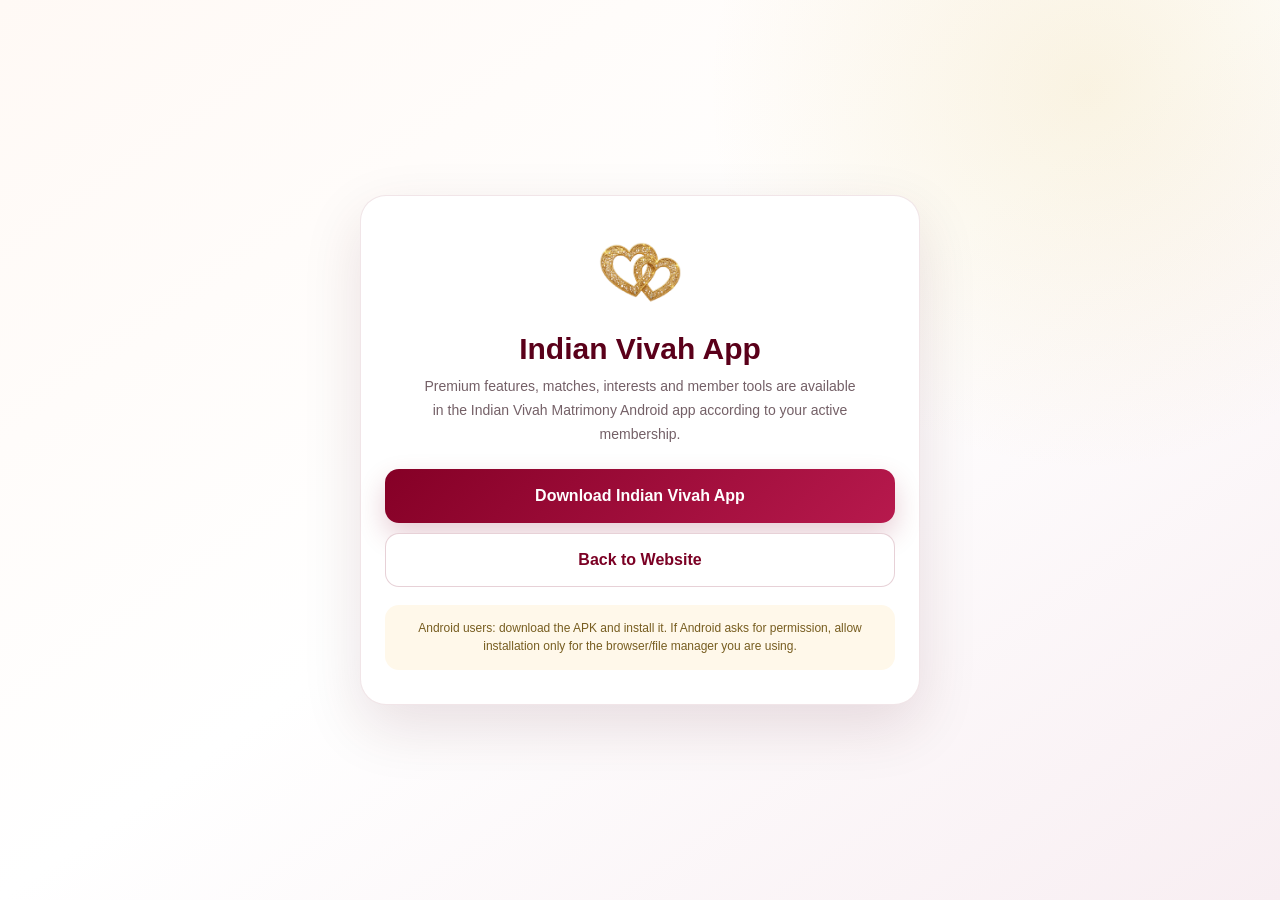
==== app-download.html @ ce2f64a6 "Add files via upload" ====
<!doctype html>
<html lang="en">
<head>
  <meta charset="utf-8">
  <meta name="viewport" content="width=device-width,initial-scale=1">
  <title>Indian Vivah App</title>
  <meta name="description" content="Open or download the Indian Vivah Matrimony Android app for premium member features.">
  <style>
    *{box-sizing:border-box}
    body{
      margin:0;
      min-height:100vh;
      font-family:Arial,Helvetica,sans-serif;
      background:
        radial-gradient(circle at 85% 10%,rgba(221,181,76,.16),transparent 28%),
        linear-gradient(145deg,#fff9f5,#fff,#f8eef2);
      color:#3b252d;
      display:grid;
      place-items:center;
      padding:22px;
    }
    .card{
      width:min(560px,100%);
      padding:34px 24px;
      border:1px solid rgba(116,0,32,.10);
      border-radius:26px;
      background:#fff;
      box-shadow:0 22px 60px rgba(77,0,23,.12);
      text-align:center;
    }
    .logo{
      width:84px;height:84px;
      object-fit:contain;
      border-radius:20px;
      margin-bottom:14px;
    }
    h1{
      margin:0 0 10px;
      color:#5a001a;
      font-size:30px;
      line-height:1.1;
    }
    p{
      margin:0 auto 22px;
      max-width:440px;
      color:#746067;
      line-height:1.7;
      font-size:14px;
    }
    .btn{
      display:flex;
      align-items:center;
      justify-content:center;
      min-height:54px;
      width:100%;
      border-radius:14px;
      text-decoration:none;
      font-weight:800;
      margin:10px 0;
    }
    .primary{
      background:linear-gradient(135deg,#850026,#b7194d);
      color:#fff;
      box-shadow:0 12px 28px rgba(133,0,38,.20);
    }
    .secondary{
      background:#fff;
      color:#7b0024;
      border:1px solid rgba(123,0,36,.18);
    }
    .note{
      margin-top:18px;
      padding:14px;
      border-radius:14px;
      background:#fff8ea;
      color:#775d20;
      font-size:12px;
      line-height:1.55;
    }
  </style>
</head>
<body>
  <main class="card">
    <img src="images/logo.jpg" alt="Indian Vivah Matrimony" class="logo">
    <h1>Indian Vivah App</h1>
    <p>
      Premium features, matches, interests and member tools are available in the
      Indian Vivah Matrimony Android app according to your active membership.
    </p>

    <a class="btn primary" href="indian-vivah.apk" download>
      Download Indian Vivah App
    </a>

    <a class="btn secondary" href="index.html">
      Back to Website
    </a>

    <div class="note">
      Android users: download the APK and install it. If Android asks for permission,
      allow installation only for the browser/file manager you are using.
    </div>
  </main>
</body>
</html>
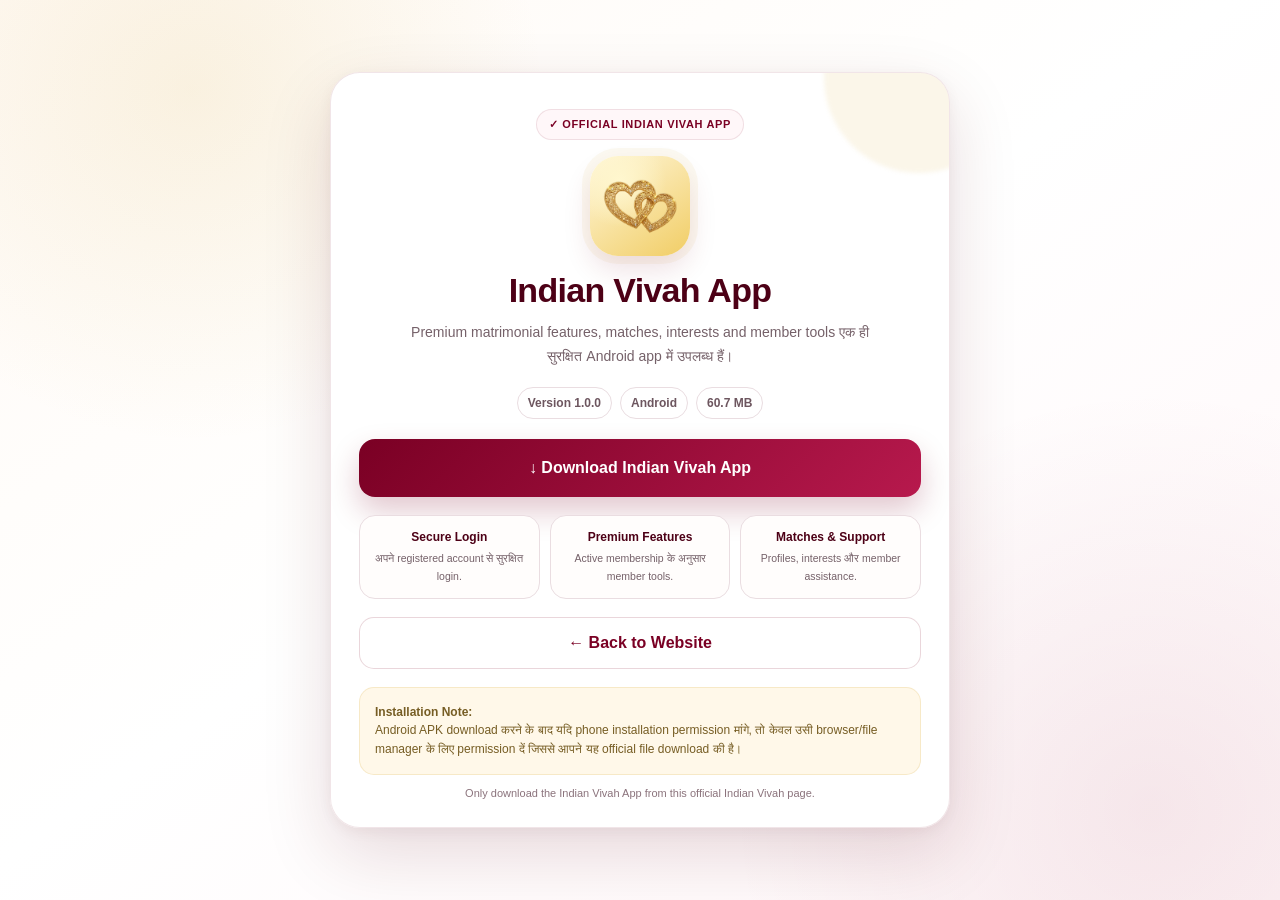
==== commit 7ff3d35c: "Add files via upload" ====
--- a/app-download.html
+++ b/app-download.html
@@ -3,103 +3,249 @@
 <head>
   <meta charset="utf-8">
   <meta name="viewport" content="width=device-width,initial-scale=1">
-  <title>Indian Vivah App</title>
-  <meta name="description" content="Open or download the Indian Vivah Matrimony Android app for premium member features.">
+  <title>Indian Vivah App | Official Download</title>
+  <meta name="description" content="Official download page for the Indian Vivah Matrimony Android app.">
   <style>
     *{box-sizing:border-box}
-    body{
+    :root{
+      --wine:#7a0024;
+      --wine-dark:#4d0016;
+      --rose:#b7194d;
+      --gold:#d8b24f;
+      --gold-soft:#f2dc8c;
+      --cream:#fffaf5;
+      --ink:#2e2026;
+      --muted:#756169;
+      --line:#eadde1;
+    }
+    html,body{
       margin:0;
-      min-height:100vh;
+      min-height:100%;
       font-family:Arial,Helvetica,sans-serif;
       background:
-        radial-gradient(circle at 85% 10%,rgba(221,181,76,.16),transparent 28%),
-        linear-gradient(145deg,#fff9f5,#fff,#f8eef2);
-      color:#3b252d;
+        radial-gradient(circle at 15% 10%,rgba(216,178,79,.14),transparent 26%),
+        radial-gradient(circle at 90% 90%,rgba(122,0,36,.07),transparent 30%),
+        linear-gradient(145deg,#fffaf5,#ffffff 48%,#fff6f8);
+      color:var(--ink);
+    }
+    body{
+      min-height:100vh;
       display:grid;
       place-items:center;
-      padding:22px;
-    }
+      padding:24px;
+    }
+    .shell{width:min(620px,100%)}
     .card{
-      width:min(560px,100%);
-      padding:34px 24px;
-      border:1px solid rgba(116,0,32,.10);
-      border-radius:26px;
+      position:relative;
+      overflow:hidden;
+      padding:36px 28px 28px;
+      border:1px solid rgba(122,0,36,.10);
+      border-radius:30px;
+      background:rgba(255,255,255,.96);
+      box-shadow:0 26px 70px rgba(82,0,23,.14),0 4px 14px rgba(82,0,23,.05);
+      text-align:center;
+    }
+    .card::before{
+      content:"";
+      position:absolute;
+      width:190px;height:190px;
+      top:-90px;right:-65px;
+      border-radius:50%;
+      background:rgba(216,178,79,.12);
+      filter:blur(2px);
+    }
+    .official{
+      position:relative;
+      display:inline-flex;
+      align-items:center;
+      gap:7px;
+      padding:8px 12px;
+      margin-bottom:16px;
+      border:1px solid rgba(122,0,36,.10);
+      border-radius:999px;
+      background:#fff7f9;
+      color:var(--wine);
+      font-size:11px;
+      font-weight:900;
+      letter-spacing:.65px;
+      text-transform:uppercase;
+    }
+    .logo-wrap{
+      position:relative;
+      width:100px;height:100px;
+      margin:0 auto 16px;
+      display:grid;
+      place-items:center;
+      border-radius:28px;
+      background:radial-gradient(circle at 30% 25%,#fff7cf,transparent 45%),linear-gradient(145deg,#fff7db,#f1cd65);
+      box-shadow:0 14px 28px rgba(122,0,36,.12),0 0 0 8px rgba(216,178,79,.08);
+    }
+    .logo-wrap img{
+      width:76px;height:76px;
+      object-fit:contain;
+      border-radius:18px;
+    }
+    h1{
+      margin:0;
+      color:var(--wine-dark);
+      font-size:34px;
+      line-height:1.08;
+      letter-spacing:-.7px;
+    }
+    .sub{
+      max-width:470px;
+      margin:12px auto 18px;
+      color:var(--muted);
+      font-size:14px;
+      line-height:1.7;
+    }
+    .meta{
+      display:flex;
+      justify-content:center;
+      flex-wrap:wrap;
+      gap:8px;
+      margin-bottom:20px;
+    }
+    .meta span{
+      padding:8px 10px;
+      border:1px solid var(--line);
+      border-radius:999px;
       background:#fff;
-      box-shadow:0 22px 60px rgba(77,0,23,.12);
-      text-align:center;
-    }
-    .logo{
-      width:84px;height:84px;
-      object-fit:contain;
-      border-radius:20px;
-      margin-bottom:14px;
-    }
-    h1{
-      margin:0 0 10px;
-      color:#5a001a;
-      font-size:30px;
-      line-height:1.1;
-    }
-    p{
-      margin:0 auto 22px;
-      max-width:440px;
-      color:#746067;
-      line-height:1.7;
-      font-size:14px;
-    }
-    .btn{
+      color:#6d565f;
+      font-size:12px;
+      font-weight:700;
+    }
+    .download{
       display:flex;
       align-items:center;
       justify-content:center;
-      min-height:54px;
+      gap:10px;
       width:100%;
-      border-radius:14px;
+      min-height:58px;
+      padding:0 18px;
+      border-radius:16px;
       text-decoration:none;
-      font-weight:800;
-      margin:10px 0;
-    }
-    .primary{
-      background:linear-gradient(135deg,#850026,#b7194d);
+      background:linear-gradient(135deg,var(--wine),var(--rose));
       color:#fff;
-      box-shadow:0 12px 28px rgba(133,0,38,.20);
-    }
-    .secondary{
+      font-size:16px;
+      font-weight:900;
+      box-shadow:0 14px 30px rgba(122,0,36,.22);
+      transition:transform .2s ease,box-shadow .2s ease;
+    }
+    .download:hover{
+      transform:translateY(-2px);
+      box-shadow:0 18px 36px rgba(122,0,36,.27);
+    }
+    .benefits{
+      display:grid;
+      grid-template-columns:repeat(3,1fr);
+      gap:10px;
+      margin:18px 0;
+    }
+    .benefit{
+      padding:14px 10px;
+      border:1px solid var(--line);
+      border-radius:16px;
+      background:#fffdfc;
+    }
+    .benefit b{
+      display:block;
+      margin-bottom:4px;
+      color:var(--wine-dark);
+      font-size:12px;
+    }
+    .benefit span{
+      color:var(--muted);
+      font-size:10.5px;
+      line-height:1.35;
+    }
+    .back{
+      display:flex;
+      align-items:center;
+      justify-content:center;
+      width:100%;
+      min-height:52px;
+      margin-top:8px;
+      border:1px solid rgba(122,0,36,.16);
+      border-radius:15px;
+      color:var(--wine);
       background:#fff;
-      color:#7b0024;
-      border:1px solid rgba(123,0,36,.18);
+      text-decoration:none;
+      font-weight:850;
     }
     .note{
       margin-top:18px;
-      padding:14px;
-      border-radius:14px;
-      background:#fff8ea;
-      color:#775d20;
+      padding:15px;
+      border-radius:15px;
+      background:#fff8e9;
+      border:1px solid rgba(216,178,79,.22);
+      color:#765d24;
       font-size:12px;
       line-height:1.55;
+      text-align:left;
+    }
+    .official-line{
+      margin-top:12px;
+      color:#8b737c;
+      font-size:11px;
+      text-align:center;
+    }
+    @media(max-width:560px){
+      body{padding:14px}
+      .card{padding:28px 18px 22px;border-radius:24px}
+      h1{font-size:29px}
+      .benefits{grid-template-columns:1fr}
+      .benefit{text-align:left;padding:13px 14px}
+      .logo-wrap{width:90px;height:90px;border-radius:24px}
+      .logo-wrap img{width:68px;height:68px}
     }
   </style>
 </head>
 <body>
-  <main class="card">
-    <img src="images/logo.jpg" alt="Indian Vivah Matrimony" class="logo">
-    <h1>Indian Vivah App</h1>
-    <p>
-      Premium features, matches, interests and member tools are available in the
-      Indian Vivah Matrimony Android app according to your active membership.
-    </p>
-
-    <a class="btn primary" href="indian-vivah.apk" download>
-      Download Indian Vivah App
-    </a>
-
-    <a class="btn secondary" href="index.html">
-      Back to Website
-    </a>
-
-    <div class="note">
-      Android users: download the APK and install it. If Android asks for permission,
-      allow installation only for the browser/file manager you are using.
-    </div>
+  <main class="shell">
+    <section class="card">
+      <div class="official">✓ Official Indian Vivah App</div>
+      <div class="logo-wrap">
+        <img src="images/logo.jpg" alt="Indian Vivah Matrimony">
+      </div>
+      <h1>Indian Vivah App</h1>
+      <p class="sub">
+        Premium matrimonial features, matches, interests and member tools
+        एक ही सुरक्षित Android app में उपलब्ध हैं।
+      </p>
+      <div class="meta">
+        <span>Version 1.0.0</span>
+        <span>Android</span>
+        <span>60.7 MB</span>
+      </div>
+      <a class="download"
+         href="https://github.com/IndianVivahco/indianvivah/releases/download/v1.0.0/indian-vivah.apk">
+        ↓ Download Indian Vivah App
+      </a>
+      <div class="benefits">
+        <div class="benefit">
+          <b>Secure Login</b>
+          <span>अपने registered account से सुरक्षित login.</span>
+        </div>
+        <div class="benefit">
+          <b>Premium Features</b>
+          <span>Active membership के अनुसार member tools.</span>
+        </div>
+        <div class="benefit">
+          <b>Matches & Support</b>
+          <span>Profiles, interests और member assistance.</span>
+        </div>
+      </div>
+      <a class="back" href="index.html">← Back to Website</a>
+      <div class="note">
+        <strong>Installation Note:</strong><br>
+        Android APK download करने के बाद यदि phone installation permission मांगे,
+        तो केवल उसी browser/file manager के लिए permission दें जिससे आपने यह official file download की है।
+      </div>
+      <div class="official-line">
+        Only download the Indian Vivah App from this official Indian Vivah page.
+      </div>
+    </section>
   </main>
 </body>
 </html>
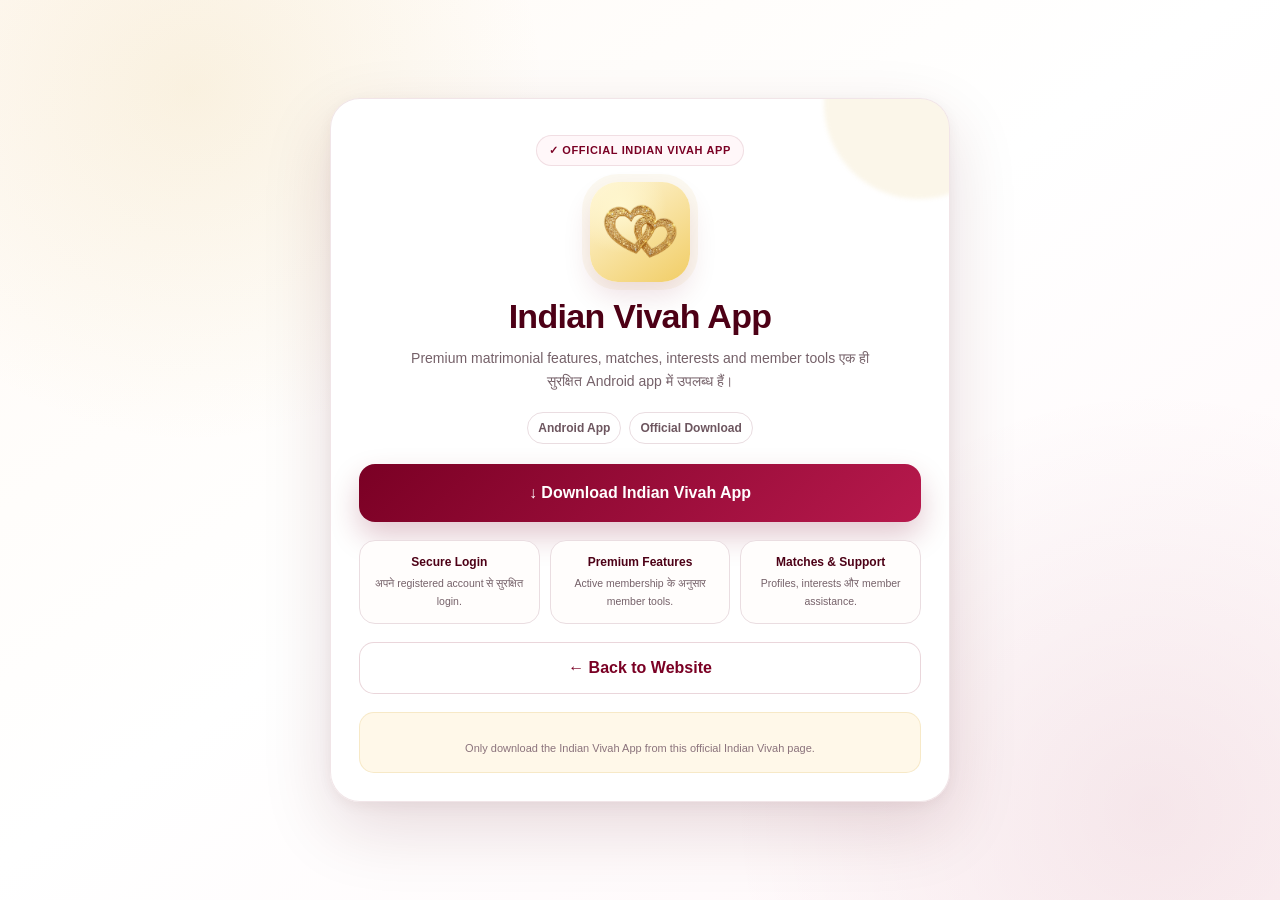
==== commit e6931902: "Add files via upload" ====
--- a/app-download.html
+++ b/app-download.html
@@ -213,11 +213,10 @@
         Premium matrimonial features, matches, interests and member tools
         एक ही सुरक्षित Android app में उपलब्ध हैं।
       </p>
-      <div class="meta">
-        <span>Version 1.0.0</span>
-        <span>Android</span>
-        <span>60.7 MB</span>
-      </div>
+     <div class="meta">
+  <span>Android App</span>
+  <span>Official Download</span>
+</div>
       <a class="download"
          href="https://github.com/IndianVivahco/indianvivah/releases/download/v1.0.0/indian-vivah.apk">
         ↓ Download Indian Vivah App
@@ -238,10 +237,7 @@
       </div>
       <a class="back" href="index.html">← Back to Website</a>
       <div class="note">
-        <strong>Installation Note:</strong><br>
-        Android APK download करने के बाद यदि phone installation permission मांगे,
-        तो केवल उसी browser/file manager के लिए permission दें जिससे आपने यह official file download की है।
-      </div>
+       
       <div class="official-line">
         Only download the Indian Vivah App from this official Indian Vivah page.
       </div>
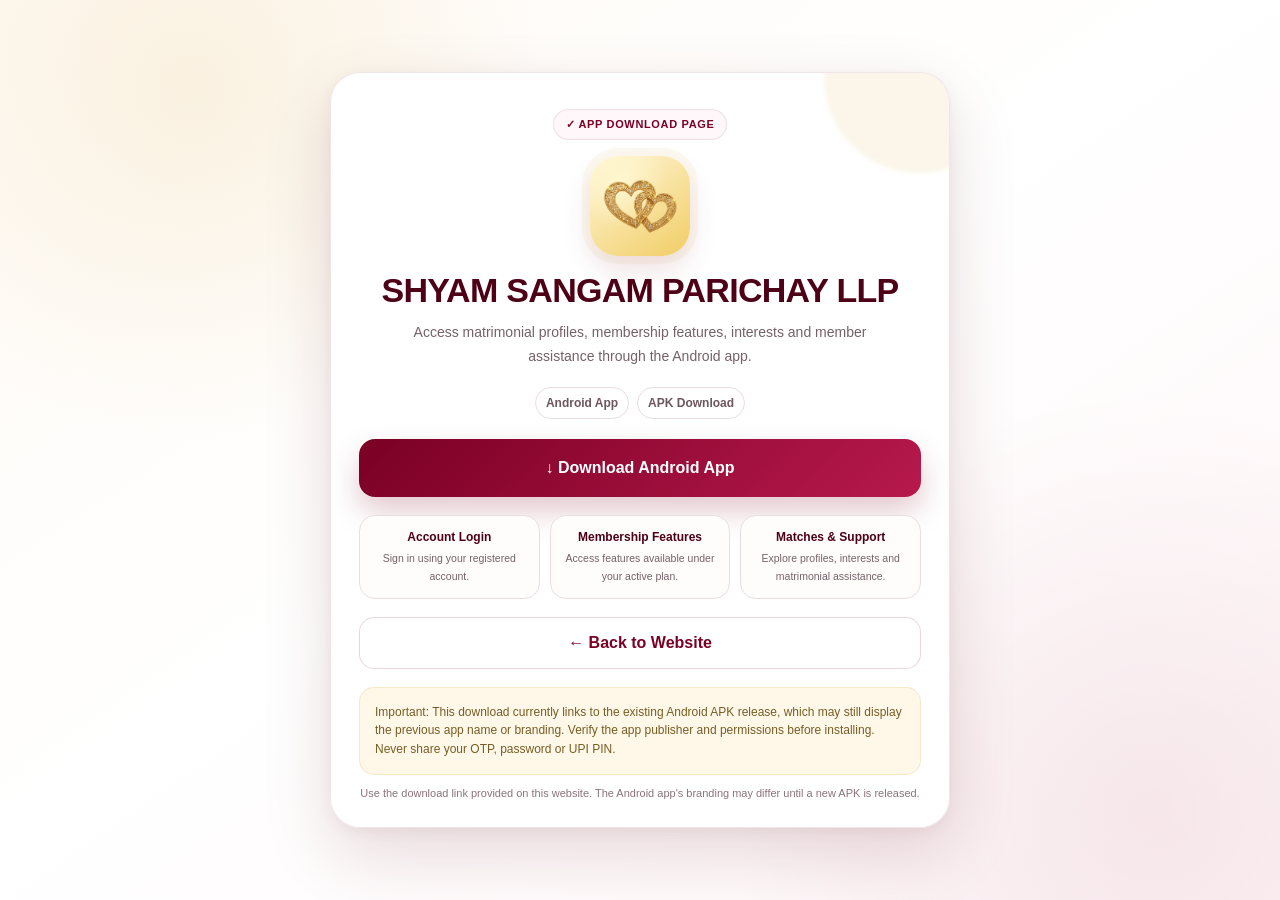
==== commit d4a7ede3: "Update app-download.html" ====
--- a/app-download.html
+++ b/app-download.html
@@ -3,244 +3,57 @@
 <head>
   <meta charset="utf-8">
   <meta name="viewport" content="width=device-width,initial-scale=1">
-  <title>Indian Vivah App | Official Download</title>
-  <meta name="description" content="Official download page for the Indian Vivah Matrimony Android app.">
+  <title>SHYAM SANGAM PARICHAY LLP | Android App Download</title>
+  <meta name="description" content="Download the matrimonial Android app linked from SHYAM SANGAM PARICHAY LLP's website.">
   <style>
     *{box-sizing:border-box}
-    :root{
-      --wine:#7a0024;
-      --wine-dark:#4d0016;
-      --rose:#b7194d;
-      --gold:#d8b24f;
-      --gold-soft:#f2dc8c;
-      --cream:#fffaf5;
-      --ink:#2e2026;
-      --muted:#756169;
-      --line:#eadde1;
-    }
-    html,body{
-      margin:0;
-      min-height:100%;
-      font-family:Arial,Helvetica,sans-serif;
-      background:
-        radial-gradient(circle at 15% 10%,rgba(216,178,79,.14),transparent 26%),
-        radial-gradient(circle at 90% 90%,rgba(122,0,36,.07),transparent 30%),
-        linear-gradient(145deg,#fffaf5,#ffffff 48%,#fff6f8);
-      color:var(--ink);
-    }
-    body{
-      min-height:100vh;
-      display:grid;
-      place-items:center;
-      padding:24px;
-    }
+    :root{--wine:#7a0024;--wine-dark:#4d0016;--rose:#b7194d;--gold:#d8b24f;--gold-soft:#f2dc8c;--cream:#fffaf5;--ink:#2e2026;--muted:#756169;--line:#eadde1}
+    html,body{margin:0;min-height:100%;font-family:Arial,Helvetica,sans-serif;background:radial-gradient(circle at 15% 10%,rgba(216,178,79,.14),transparent 26%),radial-gradient(circle at 90% 90%,rgba(122,0,36,.07),transparent 30%),linear-gradient(145deg,#fffaf5,#ffffff 48%,#fff6f8);color:var(--ink)}
+    body{min-height:100vh;display:grid;place-items:center;padding:24px}
     .shell{width:min(620px,100%)}
-    .card{
-      position:relative;
-      overflow:hidden;
-      padding:36px 28px 28px;
-      border:1px solid rgba(122,0,36,.10);
-      border-radius:30px;
-      background:rgba(255,255,255,.96);
-      box-shadow:0 26px 70px rgba(82,0,23,.14),0 4px 14px rgba(82,0,23,.05);
-      text-align:center;
-    }
-    .card::before{
-      content:"";
-      position:absolute;
-      width:190px;height:190px;
-      top:-90px;right:-65px;
-      border-radius:50%;
-      background:rgba(216,178,79,.12);
-      filter:blur(2px);
-    }
-    .official{
-      position:relative;
-      display:inline-flex;
-      align-items:center;
-      gap:7px;
-      padding:8px 12px;
-      margin-bottom:16px;
-      border:1px solid rgba(122,0,36,.10);
-      border-radius:999px;
-      background:#fff7f9;
-      color:var(--wine);
-      font-size:11px;
-      font-weight:900;
-      letter-spacing:.65px;
-      text-transform:uppercase;
-    }
-    .logo-wrap{
-      position:relative;
-      width:100px;height:100px;
-      margin:0 auto 16px;
-      display:grid;
-      place-items:center;
-      border-radius:28px;
-      background:radial-gradient(circle at 30% 25%,#fff7cf,transparent 45%),linear-gradient(145deg,#fff7db,#f1cd65);
-      box-shadow:0 14px 28px rgba(122,0,36,.12),0 0 0 8px rgba(216,178,79,.08);
-    }
-    .logo-wrap img{
-      width:76px;height:76px;
-      object-fit:contain;
-      border-radius:18px;
-    }
-    h1{
-      margin:0;
-      color:var(--wine-dark);
-      font-size:34px;
-      line-height:1.08;
-      letter-spacing:-.7px;
-    }
-    .sub{
-      max-width:470px;
-      margin:12px auto 18px;
-      color:var(--muted);
-      font-size:14px;
-      line-height:1.7;
-    }
-    .meta{
-      display:flex;
-      justify-content:center;
-      flex-wrap:wrap;
-      gap:8px;
-      margin-bottom:20px;
-    }
-    .meta span{
-      padding:8px 10px;
-      border:1px solid var(--line);
-      border-radius:999px;
-      background:#fff;
-      color:#6d565f;
-      font-size:12px;
-      font-weight:700;
-    }
-    .download{
-      display:flex;
-      align-items:center;
-      justify-content:center;
-      gap:10px;
-      width:100%;
-      min-height:58px;
-      padding:0 18px;
-      border-radius:16px;
-      text-decoration:none;
-      background:linear-gradient(135deg,var(--wine),var(--rose));
-      color:#fff;
-      font-size:16px;
-      font-weight:900;
-      box-shadow:0 14px 30px rgba(122,0,36,.22);
-      transition:transform .2s ease,box-shadow .2s ease;
-    }
-    .download:hover{
-      transform:translateY(-2px);
-      box-shadow:0 18px 36px rgba(122,0,36,.27);
-    }
-    .benefits{
-      display:grid;
-      grid-template-columns:repeat(3,1fr);
-      gap:10px;
-      margin:18px 0;
-    }
-    .benefit{
-      padding:14px 10px;
-      border:1px solid var(--line);
-      border-radius:16px;
-      background:#fffdfc;
-    }
-    .benefit b{
-      display:block;
-      margin-bottom:4px;
-      color:var(--wine-dark);
-      font-size:12px;
-    }
-    .benefit span{
-      color:var(--muted);
-      font-size:10.5px;
-      line-height:1.35;
-    }
-    .back{
-      display:flex;
-      align-items:center;
-      justify-content:center;
-      width:100%;
-      min-height:52px;
-      margin-top:8px;
-      border:1px solid rgba(122,0,36,.16);
-      border-radius:15px;
-      color:var(--wine);
-      background:#fff;
-      text-decoration:none;
-      font-weight:850;
-    }
-    .note{
-      margin-top:18px;
-      padding:15px;
-      border-radius:15px;
-      background:#fff8e9;
-      border:1px solid rgba(216,178,79,.22);
-      color:#765d24;
-      font-size:12px;
-      line-height:1.55;
-      text-align:left;
-    }
-    .official-line{
-      margin-top:12px;
-      color:#8b737c;
-      font-size:11px;
-      text-align:center;
-    }
-    @media(max-width:560px){
-      body{padding:14px}
-      .card{padding:28px 18px 22px;border-radius:24px}
-      h1{font-size:29px}
-      .benefits{grid-template-columns:1fr}
-      .benefit{text-align:left;padding:13px 14px}
-      .logo-wrap{width:90px;height:90px;border-radius:24px}
-      .logo-wrap img{width:68px;height:68px}
-    }
+    .card{position:relative;overflow:hidden;padding:36px 28px 28px;border:1px solid rgba(122,0,36,.10);border-radius:30px;background:rgba(255,255,255,.96);box-shadow:0 26px 70px rgba(82,0,23,.14),0 4px 14px rgba(82,0,23,.05);text-align:center}
+    .card::before{content:"";position:absolute;width:190px;height:190px;top:-90px;right:-65px;border-radius:50%;background:rgba(216,178,79,.12);filter:blur(2px)}
+    .official{position:relative;display:inline-flex;align-items:center;gap:7px;padding:8px 12px;margin-bottom:16px;border:1px solid rgba(122,0,36,.10);border-radius:999px;background:#fff7f9;color:var(--wine);font-size:11px;font-weight:900;letter-spacing:.65px;text-transform:uppercase}
+    .logo-wrap{position:relative;width:100px;height:100px;margin:0 auto 16px;display:grid;place-items:center;border-radius:28px;background:radial-gradient(circle at 30% 25%,#fff7cf,transparent 45%),linear-gradient(145deg,#fff7db,#f1cd65);box-shadow:0 14px 28px rgba(122,0,36,.12),0 0 0 8px rgba(216,178,79,.08)}
+    .logo-wrap img{width:76px;height:76px;object-fit:contain;border-radius:18px}
+    h1{margin:0;color:var(--wine-dark);font-size:34px;line-height:1.08;letter-spacing:-.7px}
+    .sub{max-width:470px;margin:12px auto 18px;color:var(--muted);font-size:14px;line-height:1.7}
+    .meta{display:flex;justify-content:center;flex-wrap:wrap;gap:8px;margin-bottom:20px}
+    .meta span{padding:8px 10px;border:1px solid var(--line);border-radius:999px;background:#fff;color:#6d565f;font-size:12px;font-weight:700}
+    .download{display:flex;align-items:center;justify-content:center;gap:10px;width:100%;min-height:58px;padding:0 18px;border-radius:16px;text-decoration:none;background:linear-gradient(135deg,var(--wine),var(--rose));color:#fff;font-size:16px;font-weight:900;box-shadow:0 14px 30px rgba(122,0,36,.22);transition:transform .2s ease,box-shadow .2s ease}
+    .download:hover{transform:translateY(-2px);box-shadow:0 18px 36px rgba(122,0,36,.27)}
+    .benefits{display:grid;grid-template-columns:repeat(3,1fr);gap:10px;margin:18px 0}
+    .benefit{padding:14px 10px;border:1px solid var(--line);border-radius:16px;background:#fffdfc}
+    .benefit b{display:block;margin-bottom:4px;color:var(--wine-dark);font-size:12px}
+    .benefit span{color:var(--muted);font-size:10.5px;line-height:1.35}
+    .back{display:flex;align-items:center;justify-content:center;width:100%;min-height:52px;margin-top:8px;border:1px solid rgba(122,0,36,.16);border-radius:15px;color:var(--wine);background:#fff;text-decoration:none;font-weight:850}
+    .note{margin-top:18px;padding:15px;border-radius:15px;background:#fff8e9;border:1px solid rgba(216,178,79,.22);color:#765d24;font-size:12px;line-height:1.55;text-align:left}
+    .official-line{margin-top:12px;color:#8b737c;font-size:11px;text-align:center}
+    @media(max-width:560px){body{padding:14px}.card{padding:28px 18px 22px;border-radius:24px}h1{font-size:29px}.benefits{grid-template-columns:1fr}.benefit{text-align:left;padding:13px 14px}.logo-wrap{width:90px;height:90px;border-radius:24px}.logo-wrap img{width:68px;height:68px}}
   </style>
 </head>
 <body>
   <main class="shell">
     <section class="card">
-      <div class="official">✓ Official Indian Vivah App</div>
+      <div class="official">✓ App Download Page</div>
       <div class="logo-wrap">
-        <img src="images/logo.jpg" alt="Indian Vivah Matrimony">
+        <img src="images/logo.jpg" alt="SHYAM SANGAM PARICHAY LLP logo">
       </div>
-      <h1>Indian Vivah App</h1>
-      <p class="sub">
-        Premium matrimonial features, matches, interests and member tools
-        एक ही सुरक्षित Android app में उपलब्ध हैं।
-      </p>
-     <div class="meta">
-  <span>Android App</span>
-  <span>Official Download</span>
-</div>
-      <a class="download"
-         href="https://github.com/IndianVivahco/indianvivah/releases/download/v1.0.0/indian-vivah.apk">
-        ↓ Download Indian Vivah App
-      </a>
+      <h1>SHYAM SANGAM PARICHAY LLP</h1>
+      <p class="sub">Access matrimonial profiles, membership features, interests and member assistance through the Android app.</p>
+      <div class="meta">
+        <span>Android App</span>
+        <span>APK Download</span>
+      </div>
+      <a class="download" href="https://github.com/IndianVivahco/indianvivah/releases/download/v1.0.1/indian-vivah.apk">↓ Download Android App</a>
       <div class="benefits">
-        <div class="benefit">
-          <b>Secure Login</b>
-          <span>अपने registered account से सुरक्षित login.</span>
-        </div>
-        <div class="benefit">
-          <b>Premium Features</b>
-          <span>Active membership के अनुसार member tools.</span>
-        </div>
-        <div class="benefit">
-          <b>Matches & Support</b>
-          <span>Profiles, interests और member assistance.</span>
-        </div>
+        <div class="benefit"><b>Account Login</b><span>Sign in using your registered account.</span></div>
+        <div class="benefit"><b>Membership Features</b><span>Access features available under your active plan.</span></div>
+        <div class="benefit"><b>Matches &amp; Support</b><span>Explore profiles, interests and matrimonial assistance.</span></div>
       </div>
       <a class="back" href="index.html">← Back to Website</a>
-      <div class="note">
-       
-      <div class="official-line">
-        Only download the Indian Vivah App from this official Indian Vivah page.
-      </div>
+      <div class="note">Important: This download currently links to the existing Android APK release, which may still display the previous app name or branding. Verify the app publisher and permissions before installing. Never share your OTP, password or UPI PIN.</div>
+      <div class="official-line">Use the download link provided on this website. The Android app's branding may differ until a new APK is released.</div>
     </section>
   </main>
 </body>
